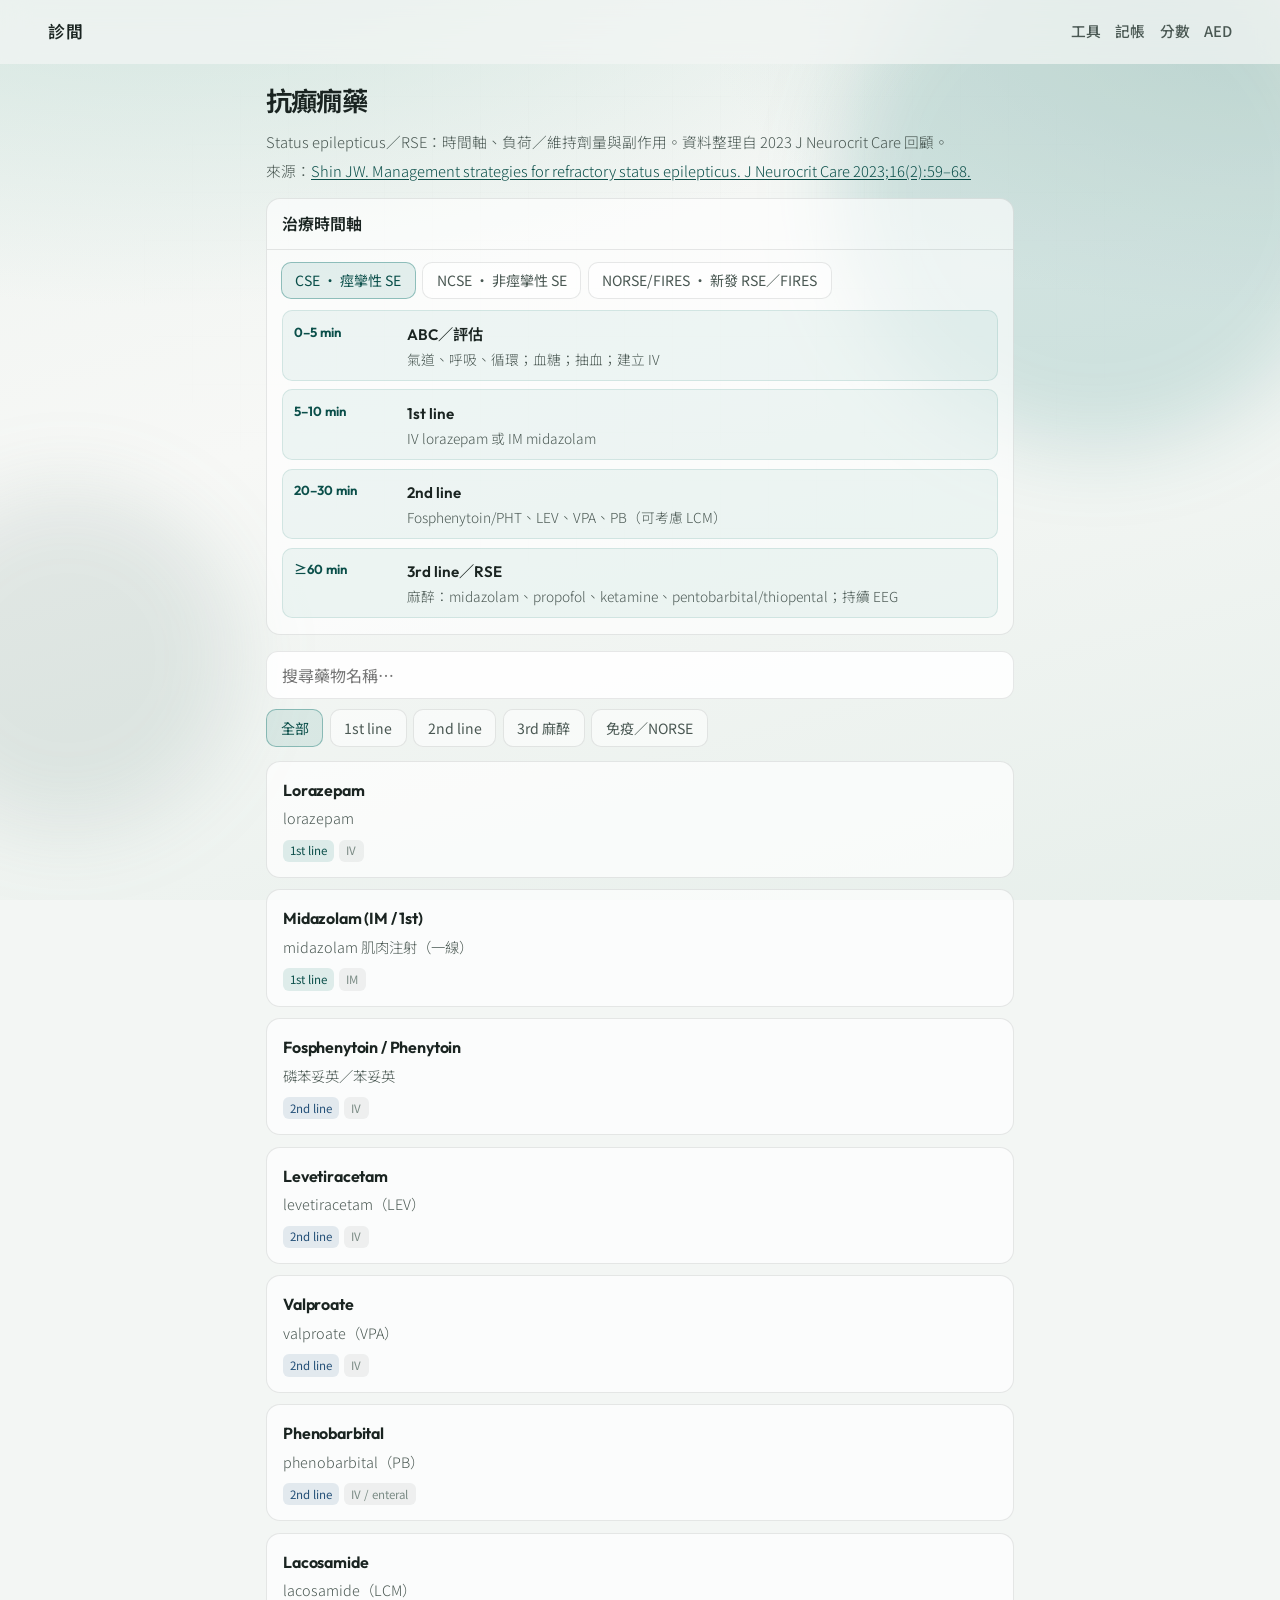
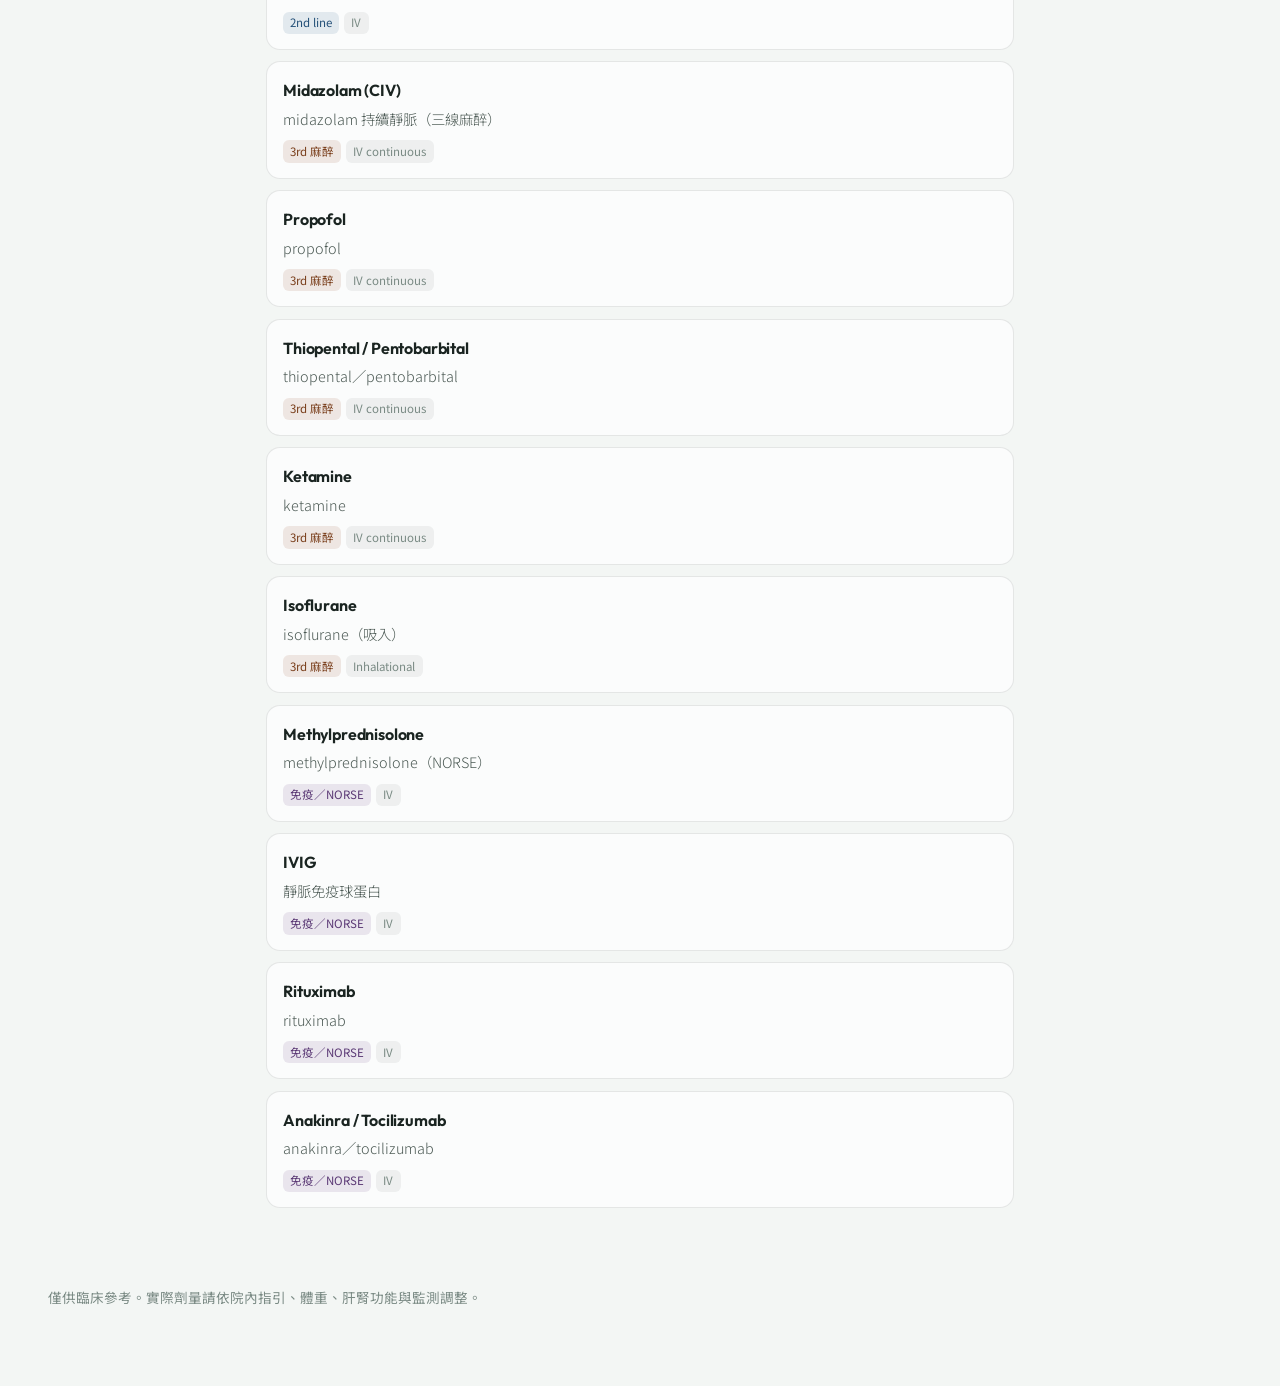
==== tools/aed/index.html @ 4d8f06b1 "Add antiepileptic drug reference for status epilepticus and RSE. Includes CSE/NCSE/NORSE timelines p" ====
<!DOCTYPE html>
<html lang="zh-Hant">
  <head>
    <meta charset="UTF-8" />
    <meta name="viewport" content="width=device-width, initial-scale=1, viewport-fit=cover" />
    <title>抗癲癇藥 · 診間</title>
    <link rel="preconnect" href="https://fonts.googleapis.com" />
    <link rel="preconnect" href="https://fonts.gstatic.com" crossorigin />
    <link
      href="https://fonts.googleapis.com/css2?family=Noto+Sans+TC:wght@300;400;500;600&family=Outfit:wght@400;500;600;700&display=swap"
      rel="stylesheet"
    />
    <link rel="stylesheet" href="../../styles.css" />
    <link rel="stylesheet" href="aed.css?v=20251113a" />
  </head>
  <body class="tool-page">
    <div class="atmosphere" aria-hidden="true">
      <div class="atmosphere__wash"></div>
      <div class="atmosphere__grid"></div>
      <div class="atmosphere__orb atmosphere__orb--a"></div>
      <div class="atmosphere__orb atmosphere__orb--b"></div>
    </div>

    <header class="topbar">
      <a class="topbar__brand" href="../../index.html">診間</a>
      <nav class="topbar__nav" aria-label="主要導覽">
        <a href="../../index.html#tools">工具</a>
        <a href="../surgery-billing/index.html">記帳</a>
        <a href="../scores/index.html">分數</a>
        <a href="./index.html" aria-current="page">AED</a>
      </nav>
    </header>

    <main class="aed">
      <header class="aed__intro">
        <h1>抗癲癇藥</h1>
        <p class="aed__lead">
          Status epilepticus／RSE：時間軸、負荷／維持劑量與副作用。資料整理自 2023 J Neurocrit Care 回顧。
        </p>
        <p class="aed__meta" id="aed-meta"></p>
      </header>

      <section class="panel" aria-labelledby="timeline-title">
        <div class="panel__head">
          <h2 id="timeline-title">治療時間軸</h2>
        </div>
        <div class="timeline-tabs" id="timeline-tabs" role="tablist"></div>
        <ol class="timeline" id="timeline"></ol>
      </section>

      <section class="aed__controls" aria-label="搜尋藥物">
        <label class="search">
          <span class="visually-hidden">搜尋</span>
          <input id="search" type="search" placeholder="搜尋藥物名稱…" autocomplete="off" />
        </label>
        <div class="filters" id="filters" role="group" aria-label="線別"></div>
      </section>

      <ul class="drug-list" id="drug-list"></ul>
    </main>

    <footer class="footer">
      <p id="aed-footer">僅供臨床參考。</p>
    </footer>

    <script src="aed-data.js?v=20251113a"></script>
    <script src="aed.js?v=20251113a"></script>
  </body>
</html>
---- styles.css ----
:root {
  --ink: #1a2421;
  --ink-soft: #4a5853;
  --muted: #7a8a84;
  --line: rgba(26, 36, 33, 0.1);
  --paper: #f3f6f4;
  --surface: rgba(255, 255, 255, 0.62);
  --accent: #0f766e;
  --accent-deep: #0b4f4a;
  --glow: rgba(15, 118, 110, 0.16);
  --radius: 14px;
  --font-display: "Outfit", "Noto Sans TC", sans-serif;
  --font-body: "Noto Sans TC", "Outfit", sans-serif;
  --ease: cubic-bezier(0.22, 1, 0.36, 1);
}

*,
*::before,
*::after {
  box-sizing: border-box;
}

html {
  scroll-behavior: smooth;
}

body {
  margin: 0;
  min-height: 100vh;
  color: var(--ink);
  font-family: var(--font-body);
  font-weight: 400;
  line-height: 1.65;
  background: var(--paper);
  overflow-x: hidden;
}

a {
  color: inherit;
  text-decoration: none;
}

.atmosphere {
  position: fixed;
  inset: 0;
  z-index: -1;
  pointer-events: none;
  overflow: hidden;
}

.atmosphere__wash {
  position: absolute;
  inset: 0;
  background:
    radial-gradient(120% 80% at 12% -10%, rgba(180, 214, 205, 0.55), transparent 55%),
    radial-gradient(90% 70% at 100% 0%, rgba(210, 222, 216, 0.7), transparent 50%),
    linear-gradient(165deg, #eef3f0 0%, #f7f8f6 42%, #e7efeb 100%);
}

.atmosphere__grid {
  position: absolute;
  inset: 0;
  opacity: 0.28;
  background-image:
    linear-gradient(rgba(26, 36, 33, 0.04) 1px, transparent 1px),
    linear-gradient(90deg, rgba(26, 36, 33, 0.04) 1px, transparent 1px);
  background-size: 48px 48px;
  mask-image: radial-gradient(ellipse 70% 60% at 50% 30%, #000 20%, transparent 75%);
}

.atmosphere__orb {
  position: absolute;
  border-radius: 50%;
  filter: blur(40px);
  animation: drift 18s var(--ease) infinite alternate;
}

.atmosphere__orb--a {
  width: 42vw;
  height: 42vw;
  max-width: 520px;
  max-height: 520px;
  top: -8%;
  right: -6%;
  background: var(--glow);
}

.atmosphere__orb--b {
  width: 28vw;
  height: 28vw;
  max-width: 340px;
  max-height: 340px;
  bottom: 8%;
  left: -8%;
  background: rgba(90, 130, 118, 0.14);
  animation-duration: 22s;
  animation-delay: -4s;
}

@keyframes drift {
  from {
    transform: translate3d(0, 0, 0) scale(1);
  }
  to {
    transform: translate3d(-2%, 4%, 0) scale(1.06);
  }
}

.topbar {
  position: sticky;
  top: 0;
  z-index: 20;
  display: flex;
  align-items: center;
  justify-content: space-between;
  padding: 1.1rem clamp(1.25rem, 4vw, 3rem);
  backdrop-filter: blur(14px);
  background: rgba(243, 246, 244, 0.72);
  border-bottom: 1px solid transparent;
  transition: border-color 0.3s var(--ease);
}

.topbar.is-scrolled {
  border-bottom-color: var(--line);
}

.topbar__brand {
  font-family: var(--font-display);
  font-weight: 600;
  letter-spacing: 0.04em;
  font-size: 1.05rem;
}

.topbar__nav {
  display: flex;
  align-items: center;
  gap: 0.9rem;
}

.topbar__nav a {
  color: var(--ink-soft);
  font-size: 0.92rem;
  font-weight: 500;
  transition: color 0.2s ease;
}

.topbar__nav a:hover {
  color: var(--accent-deep);
}

.hero {
  display: grid;
  grid-template-columns: 1.15fr 0.85fr;
  gap: clamp(2rem, 5vw, 4.5rem);
  align-items: end;
  min-height: calc(100svh - 4.2rem);
  padding: clamp(2.5rem, 8vh, 6rem) clamp(1.25rem, 4vw, 3rem)
    clamp(3rem, 8vh, 5rem);
}

.hero__brand {
  margin: 0 0 1.1rem;
  font-family: var(--font-display);
  font-size: clamp(3.2rem, 8vw, 5.6rem);
  font-weight: 700;
  letter-spacing: -0.03em;
  line-height: 0.95;
  color: var(--ink);
  opacity: 0;
  animation: rise 0.9s var(--ease) 0.05s forwards;
}

.hero h1 {
  margin: 0;
  max-width: 11ch;
  font-family: var(--font-display);
  font-size: clamp(1.55rem, 3.2vw, 2.25rem);
  font-weight: 500;
  letter-spacing: -0.02em;
  line-height: 1.25;
  color: var(--ink);
  opacity: 0;
  animation: rise 0.9s var(--ease) 0.16s forwards;
}

.hero__lead {
  margin: 1.15rem 0 0;
  max-width: 28rem;
  color: var(--ink-soft);
  font-size: 1.02rem;
  font-weight: 300;
  opacity: 0;
  animation: rise 0.9s var(--ease) 0.28s forwards;
}

.hero__actions {
  margin-top: 2rem;
  opacity: 0;
  animation: rise 0.9s var(--ease) 0.4s forwards;
}

.btn {
  display: inline-flex;
  align-items: center;
  justify-content: center;
  min-height: 2.75rem;
  padding: 0 1.25rem;
  border-radius: 10px;
  font-family: var(--font-display);
  font-size: 0.95rem;
  font-weight: 500;
  letter-spacing: 0.01em;
  transition:
    transform 0.25s var(--ease),
    background 0.25s ease,
    color 0.25s ease;
}

.btn--primary {
  background: var(--ink);
  color: #f5f8f6;
}

.btn--primary:hover {
  background: var(--accent-deep);
  transform: translateY(-1px);
}

.hero__visual {
  opacity: 0;
  animation: rise 1s var(--ease) 0.35s forwards;
}

.pulse-panel {
  position: relative;
  min-height: 280px;
  padding: 1.5rem;
  border: 1px solid var(--line);
  border-radius: calc(var(--radius) + 4px);
  background: var(--surface);
  backdrop-filter: blur(10px);
  display: flex;
  flex-direction: column;
  justify-content: space-between;
  overflow: hidden;
}

.pulse-panel::before {
  content: "";
  position: absolute;
  inset: auto -20% -40% 20%;
  height: 70%;
  background: radial-gradient(circle, var(--glow), transparent 65%);
  pointer-events: none;
}

.pulse-panel__wave {
  width: 100%;
  height: 140px;
  color: var(--accent);
}

.pulse-panel__path {
  stroke-dasharray: 520;
  stroke-dashoffset: 520;
  animation: draw-wave 2.2s var(--ease) 0.6s forwards;
}

.pulse-panel__meta {
  display: flex;
  align-items: center;
  gap: 0.65rem;
  color: var(--muted);
  font-family: var(--font-display);
  font-size: 0.82rem;
  letter-spacing: 0.08em;
  text-transform: uppercase;
}

.pulse-panel__dot {
  width: 6px;
  height: 6px;
  border-radius: 50%;
  background: var(--accent);
  box-shadow: 0 0 0 0 rgba(15, 118, 110, 0.35);
  animation: pulse-dot 2.4s ease-out infinite;
}

@keyframes draw-wave {
  to {
    stroke-dashoffset: 0;
  }
}

@keyframes pulse-dot {
  0% {
    box-shadow: 0 0 0 0 rgba(15, 118, 110, 0.35);
  }
  70% {
    box-shadow: 0 0 0 10px rgba(15, 118, 110, 0);
  }
  100% {
    box-shadow: 0 0 0 0 rgba(15, 118, 110, 0);
  }
}

@keyframes rise {
  from {
    opacity: 0;
    transform: translateY(16px);
  }
  to {
    opacity: 1;
    transform: translateY(0);
  }
}

.tools {
  padding: 0 clamp(1.25rem, 4vw, 3rem) clamp(4rem, 10vh, 6.5rem);
}

.tools__head {
  max-width: 36rem;
  margin-bottom: 2rem;
  padding-top: 1rem;
  border-top: 1px solid var(--line);
}

.tools__head h2 {
  margin: 1.5rem 0 0.4rem;
  font-family: var(--font-display);
  font-size: 1.35rem;
  font-weight: 600;
  letter-spacing: -0.02em;
}

.tools__head p {
  margin: 0;
  color: var(--ink-soft);
  font-weight: 300;
}

.tool-list {
  list-style: none;
  margin: 0;
  padding: 0;
  display: grid;
  gap: 0.75rem;
}

.tool-link {
  display: grid;
  grid-template-columns: 1fr auto;
  gap: 0.35rem 1rem;
  align-items: center;
  padding: 1.15rem 1.2rem;
  border: 1px solid var(--line);
  border-radius: var(--radius);
  background: rgba(255, 255, 255, 0.55);
  transition:
    border-color 0.25s ease,
    background 0.25s ease,
    transform 0.25s var(--ease);
}

.tool-link:hover {
  border-color: rgba(15, 118, 110, 0.35);
  background: rgba(255, 255, 255, 0.85);
  transform: translateY(-1px);
}

.tool-link__name {
  font-family: var(--font-display);
  font-weight: 550;
  font-size: 1.05rem;
  letter-spacing: -0.01em;
}

.tool-link__desc {
  grid-column: 1 / -1;
  color: var(--ink-soft);
  font-size: 0.92rem;
  font-weight: 300;
}

.tool-link__arrow {
  color: var(--muted);
  font-family: var(--font-display);
  font-size: 1.1rem;
}

.empty {
  padding: 2.5rem 1.25rem;
  border: 1px dashed rgba(26, 36, 33, 0.18);
  border-radius: var(--radius);
  text-align: center;
  background: rgba(255, 255, 255, 0.35);
}

.empty__label {
  margin: 0;
  font-family: var(--font-display);
  font-weight: 500;
  letter-spacing: -0.01em;
}

.empty__hint {
  margin: 0.45rem 0 0;
  color: var(--muted);
  font-size: 0.92rem;
  font-weight: 300;
}

.footer {
  padding: 1.5rem clamp(1.25rem, 4vw, 3rem) 2.5rem;
  color: var(--muted);
  font-size: 0.85rem;
}

@media (max-width: 860px) {
  .hero {
    grid-template-columns: 1fr;
    align-items: start;
    min-height: auto;
    padding-top: 2.25rem;
  }

  .hero h1 {
    max-width: 14ch;
  }

  .pulse-panel {
    min-height: 220px;
  }
}

@media (prefers-reduced-motion: reduce) {
  *,
  *::before,
  *::after {
    animation: none !important;
    transition: none !important;
  }

  .hero__brand,
  .hero h1,
  .hero__lead,
  .hero__actions,
  .hero__visual,
  .pulse-panel__path {
    opacity: 1;
    transform: none;
    stroke-dashoffset: 0;
  }
}
---- tools/aed/aed.css ----
.tool-page {
  padding-bottom: calc(1.5rem + env(safe-area-inset-bottom, 0px));
}

.aed {
  padding: 1rem 1rem 2.5rem;
  max-width: 780px;
  margin: 0 auto;
}

.aed__intro h1 {
  margin: 0;
  font-family: var(--font-display);
  font-size: 1.65rem;
  font-weight: 650;
  letter-spacing: -0.03em;
}

.aed__lead,
.aed__meta {
  margin: 0.45rem 0 0;
  color: var(--ink-soft);
  font-weight: 300;
  font-size: 0.92rem;
  line-height: 1.5;
}

.aed__meta a {
  color: var(--accent-deep);
  text-decoration: underline;
  text-underline-offset: 2px;
}

.panel {
  margin-top: 1rem;
  border: 1px solid var(--line);
  border-radius: 14px;
  background: rgba(255, 255, 255, 0.62);
  overflow: hidden;
}

.panel__head {
  padding: 0.75rem 0.95rem;
  border-bottom: 1px solid var(--line);
}

.panel__head h2 {
  margin: 0;
  font-family: var(--font-display);
  font-size: 1rem;
  font-weight: 600;
}

.timeline-tabs {
  display: flex;
  gap: 0.4rem;
  padding: 0.7rem 0.85rem 0;
  overflow-x: auto;
  scrollbar-width: none;
}

.timeline-tabs::-webkit-scrollbar {
  display: none;
}

.timeline {
  list-style: none;
  margin: 0;
  padding: 0.7rem 0.95rem 1rem;
  display: grid;
  gap: 0.55rem;
}

.timeline li {
  display: grid;
  grid-template-columns: 5.2rem 1fr;
  gap: 0.55rem;
  padding: 0.65rem 0.7rem;
  border-radius: 10px;
  background: rgba(15, 118, 110, 0.06);
  border: 1px solid rgba(15, 118, 110, 0.12);
}

.timeline__t {
  font-family: var(--font-display);
  font-weight: 650;
  font-size: 0.82rem;
  color: var(--accent-deep);
}

.timeline__title {
  font-family: var(--font-display);
  font-weight: 600;
  font-size: 0.95rem;
}

.timeline__detail {
  margin: 0.2rem 0 0;
  color: var(--ink-soft);
  font-size: 0.86rem;
  font-weight: 300;
  line-height: 1.4;
}

.aed__controls {
  margin-top: 1rem;
  display: grid;
  gap: 0.65rem;
}

.search input {
  width: 100%;
  min-height: 3rem;
  padding: 0 0.95rem;
  border: 1px solid var(--line);
  border-radius: 12px;
  background: rgba(255, 255, 255, 0.88);
  color: var(--ink);
  font: inherit;
  font-size: 1rem;
  outline: none;
  -webkit-appearance: none;
}

.filters {
  display: flex;
  gap: 0.4rem;
  overflow-x: auto;
  scrollbar-width: none;
}

.filters::-webkit-scrollbar {
  display: none;
}

.chip {
  flex: 0 0 auto;
  min-height: 2.35rem;
  padding: 0 0.85rem;
  border: 1px solid var(--line);
  border-radius: 10px;
  background: rgba(255, 255, 255, 0.55);
  color: var(--ink-soft);
  font: inherit;
  font-size: 0.88rem;
  cursor: pointer;
  -webkit-tap-highlight-color: transparent;
}

.chip.is-on {
  border-color: rgba(15, 118, 110, 0.4);
  background: rgba(15, 118, 110, 0.1);
  color: var(--accent-deep);
}

.drug-list {
  list-style: none;
  margin: 0.85rem 0 0;
  padding: 0;
  display: grid;
  gap: 0.7rem;
}

.drug {
  border: 1px solid var(--line);
  border-radius: 14px;
  background: rgba(255, 255, 255, 0.68);
  overflow: hidden;
}

.drug__head {
  width: 100%;
  display: grid;
  gap: 0.2rem;
  text-align: left;
  padding: 0.95rem 1rem;
  border: 0;
  background: transparent;
  color: inherit;
  font: inherit;
  cursor: pointer;
  -webkit-tap-highlight-color: transparent;
}

.drug__name {
  font-family: var(--font-display);
  font-weight: 650;
  letter-spacing: -0.01em;
}

.drug__zh {
  color: var(--ink-soft);
  font-size: 0.9rem;
  font-weight: 300;
}

.drug__tags {
  display: flex;
  flex-wrap: wrap;
  gap: 0.3rem;
  margin-top: 0.4rem;
}

.tag {
  display: inline-flex;
  padding: 0.1rem 0.45rem;
  border-radius: 6px;
  background: rgba(26, 36, 33, 0.06);
  color: var(--muted);
  font-size: 0.72rem;
}

.tag--1st {
  background: rgba(15, 118, 110, 0.12);
  color: var(--accent-deep);
}

.tag--2nd {
  background: rgba(40, 90, 140, 0.12);
  color: #245078;
}

.tag--3rd {
  background: rgba(140, 70, 40, 0.12);
  color: #7a3f1c;
}

.tag--immune {
  background: rgba(100, 60, 130, 0.12);
  color: #5a3874;
}

.drug__body {
  display: none;
  padding: 0 1rem 1rem;
  border-top: 1px solid var(--line);
}

.drug.is-open .drug__body {
  display: grid;
  gap: 0.65rem;
  padding-top: 0.85rem;
}

.row {
  display: grid;
  gap: 0.15rem;
}

.row__k {
  font-family: var(--font-display);
  font-size: 0.78rem;
  font-weight: 600;
  letter-spacing: 0.04em;
  text-transform: uppercase;
  color: var(--muted);
}

.row__v {
  color: var(--ink);
  font-size: 0.92rem;
  font-weight: 300;
  line-height: 1.45;
}

.row--side .row__v {
  color: #8a3a30;
}

.visually-hidden {
  position: absolute;
  width: 1px;
  height: 1px;
  padding: 0;
  margin: -1px;
  overflow: hidden;
  clip: rect(0, 0, 0, 0);
  border: 0;
}

@media (min-width: 720px) {
  .timeline li {
    grid-template-columns: 6.5rem 1fr;
  }
}
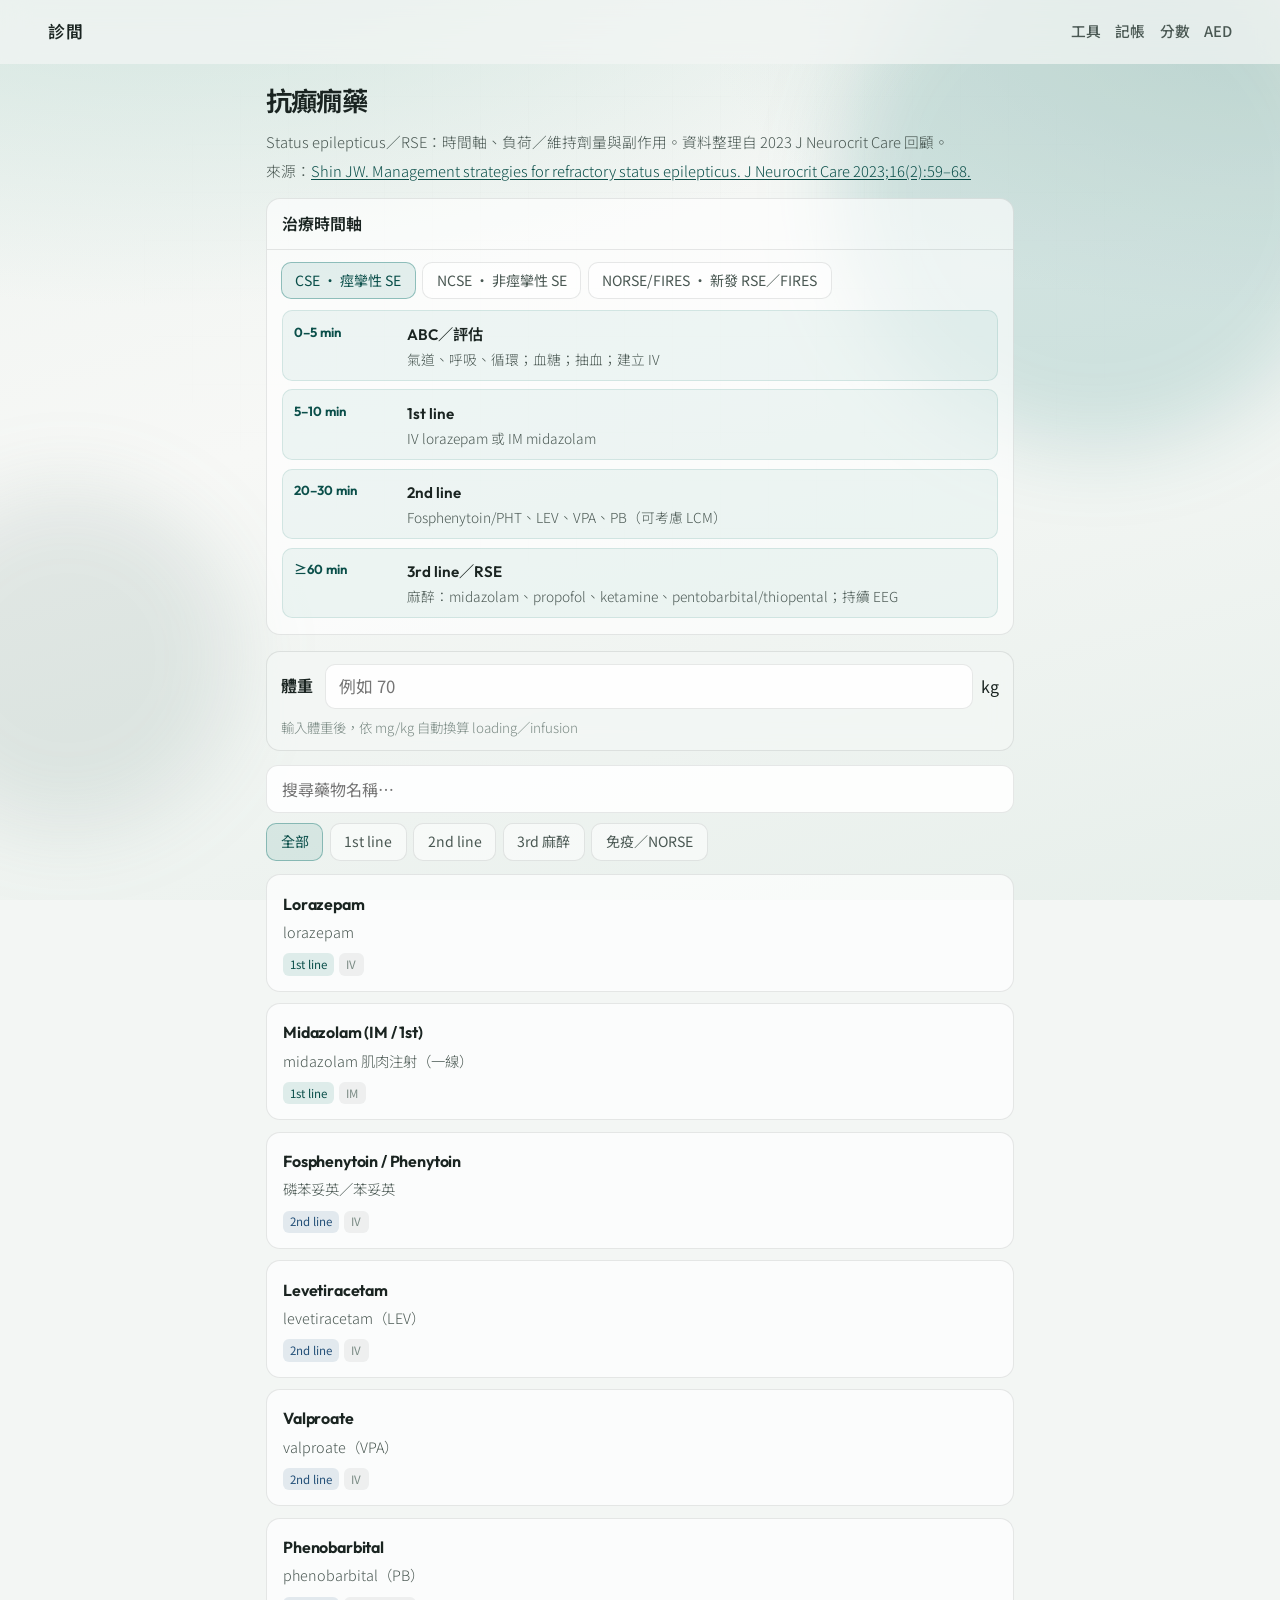
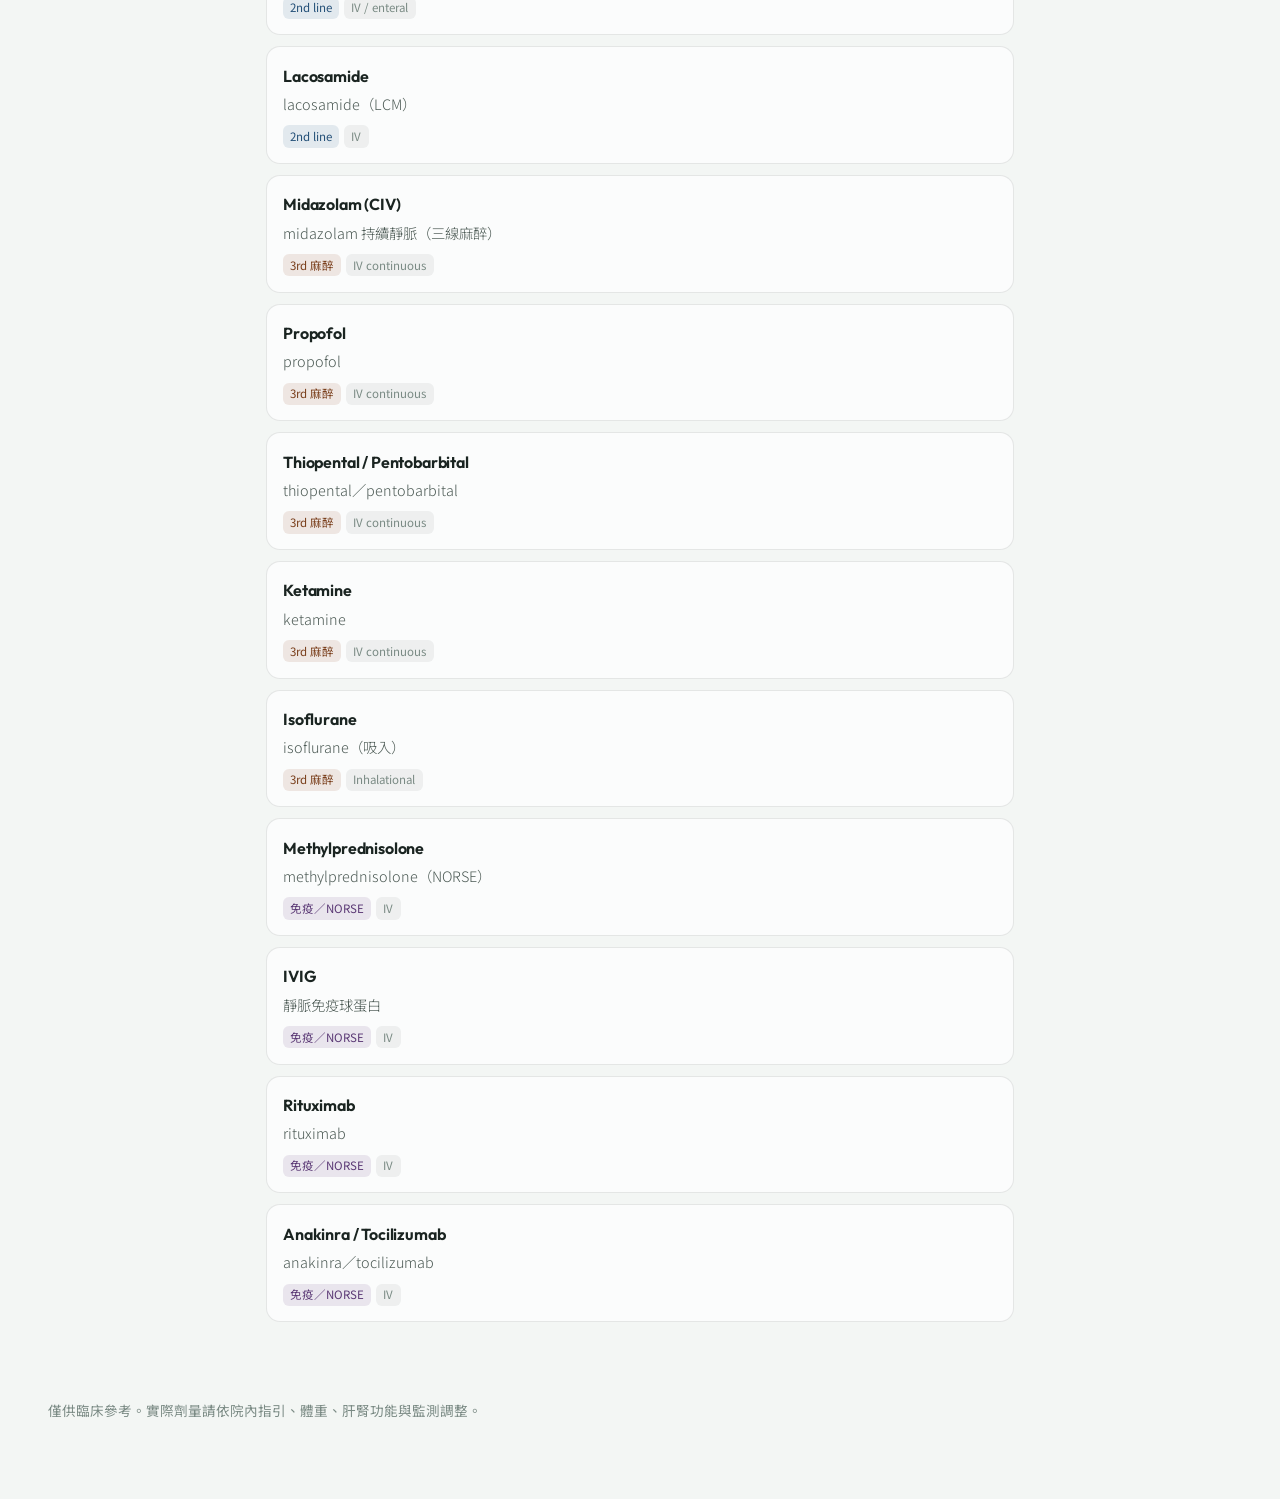
==== commit bc756d72: "Add weight-based dose calculator to the AED reference page. Computes loading and infusion amounts fr" ====
--- a/tools/aed/index.html
+++ b/tools/aed/index.html
@@ -11,7 +11,7 @@
       rel="stylesheet"
     />
     <link rel="stylesheet" href="../../styles.css" />
-    <link rel="stylesheet" href="aed.css?v=20251113a" />
+    <link rel="stylesheet" href="aed.css?v=20251113b" />
   </head>
   <body class="tool-page">
     <div class="atmosphere" aria-hidden="true">
@@ -48,6 +48,17 @@
         <ol class="timeline" id="timeline"></ol>
       </section>
 
+      <section class="weight-bar" aria-label="體重">
+        <label class="weight-field">
+          <span class="weight-field__label">體重</span>
+          <span class="weight-field__input">
+            <input id="weight" type="number" inputmode="decimal" min="1" max="300" step="0.1" placeholder="例如 70" />
+            <span>kg</span>
+          </span>
+        </label>
+        <p class="weight-hint" id="weight-hint">輸入體重後，依 mg/kg 自動換算 loading／infusion</p>
+      </section>
+
       <section class="aed__controls" aria-label="搜尋藥物">
         <label class="search">
           <span class="visually-hidden">搜尋</span>
@@ -63,7 +74,7 @@
       <p id="aed-footer">僅供臨床參考。</p>
     </footer>
 
-    <script src="aed-data.js?v=20251113a"></script>
-    <script src="aed.js?v=20251113a"></script>
+    <script src="aed-data.js?v=20251113b"></script>
+    <script src="aed.js?v=20251113b"></script>
   </body>
 </html>
--- a/tools/aed/aed.css
+++ b/tools/aed/aed.css
@@ -102,10 +102,104 @@
   line-height: 1.4;
 }
 
+.weight-bar {
+  position: sticky;
+  top: 3.4rem;
+  z-index: 12;
+  margin-top: 1rem;
+  padding: 0.75rem 0.9rem;
+  border: 1px solid var(--line);
+  border-radius: 14px;
+  background: rgba(243, 246, 244, 0.94);
+  backdrop-filter: blur(12px);
+}
+
+.weight-field {
+  display: grid;
+  grid-template-columns: auto 1fr;
+  gap: 0.75rem;
+  align-items: center;
+}
+
+.weight-field__label {
+  font-family: var(--font-display);
+  font-weight: 650;
+}
+
+.weight-field__input {
+  display: grid;
+  grid-template-columns: 1fr auto;
+  gap: 0.45rem;
+  align-items: center;
+}
+
+.weight-field__input input {
+  width: 100%;
+  min-height: 2.8rem;
+  padding: 0 0.8rem;
+  border: 1px solid var(--line);
+  border-radius: 10px;
+  background: rgba(255, 255, 255, 0.92);
+  color: var(--ink);
+  font: inherit;
+  font-size: 1.05rem;
+}
+
+.weight-hint {
+  margin: 0.45rem 0 0;
+  color: var(--muted);
+  font-size: 0.84rem;
+  font-weight: 300;
+}
+
 .aed__controls {
-  margin-top: 1rem;
+  margin-top: 0.85rem;
   display: grid;
   gap: 0.65rem;
+}
+
+.dose-panel {
+  display: grid;
+  gap: 0.55rem;
+  padding: 0.75rem;
+  border-radius: 12px;
+  background: rgba(15, 118, 110, 0.08);
+  border: 1px solid rgba(15, 118, 110, 0.16);
+}
+
+.calc-block__title {
+  font-family: var(--font-display);
+  font-size: 0.78rem;
+  font-weight: 650;
+  letter-spacing: 0.04em;
+  text-transform: uppercase;
+  color: var(--accent-deep);
+  margin-bottom: 0.35rem;
+}
+
+.calc-row + .calc-row {
+  margin-top: 0.45rem;
+  padding-top: 0.45rem;
+  border-top: 1px solid rgba(15, 118, 110, 0.12);
+}
+
+.calc-row__label {
+  color: var(--muted);
+  font-size: 0.78rem;
+}
+
+.calc-row__value {
+  font-family: var(--font-display);
+  font-size: 1.15rem;
+  font-weight: 700;
+  letter-spacing: -0.02em;
+  color: var(--ink);
+}
+
+.calc-row__detail {
+  color: var(--ink-soft);
+  font-size: 0.82rem;
+  font-weight: 300;
 }
 
 .search input {
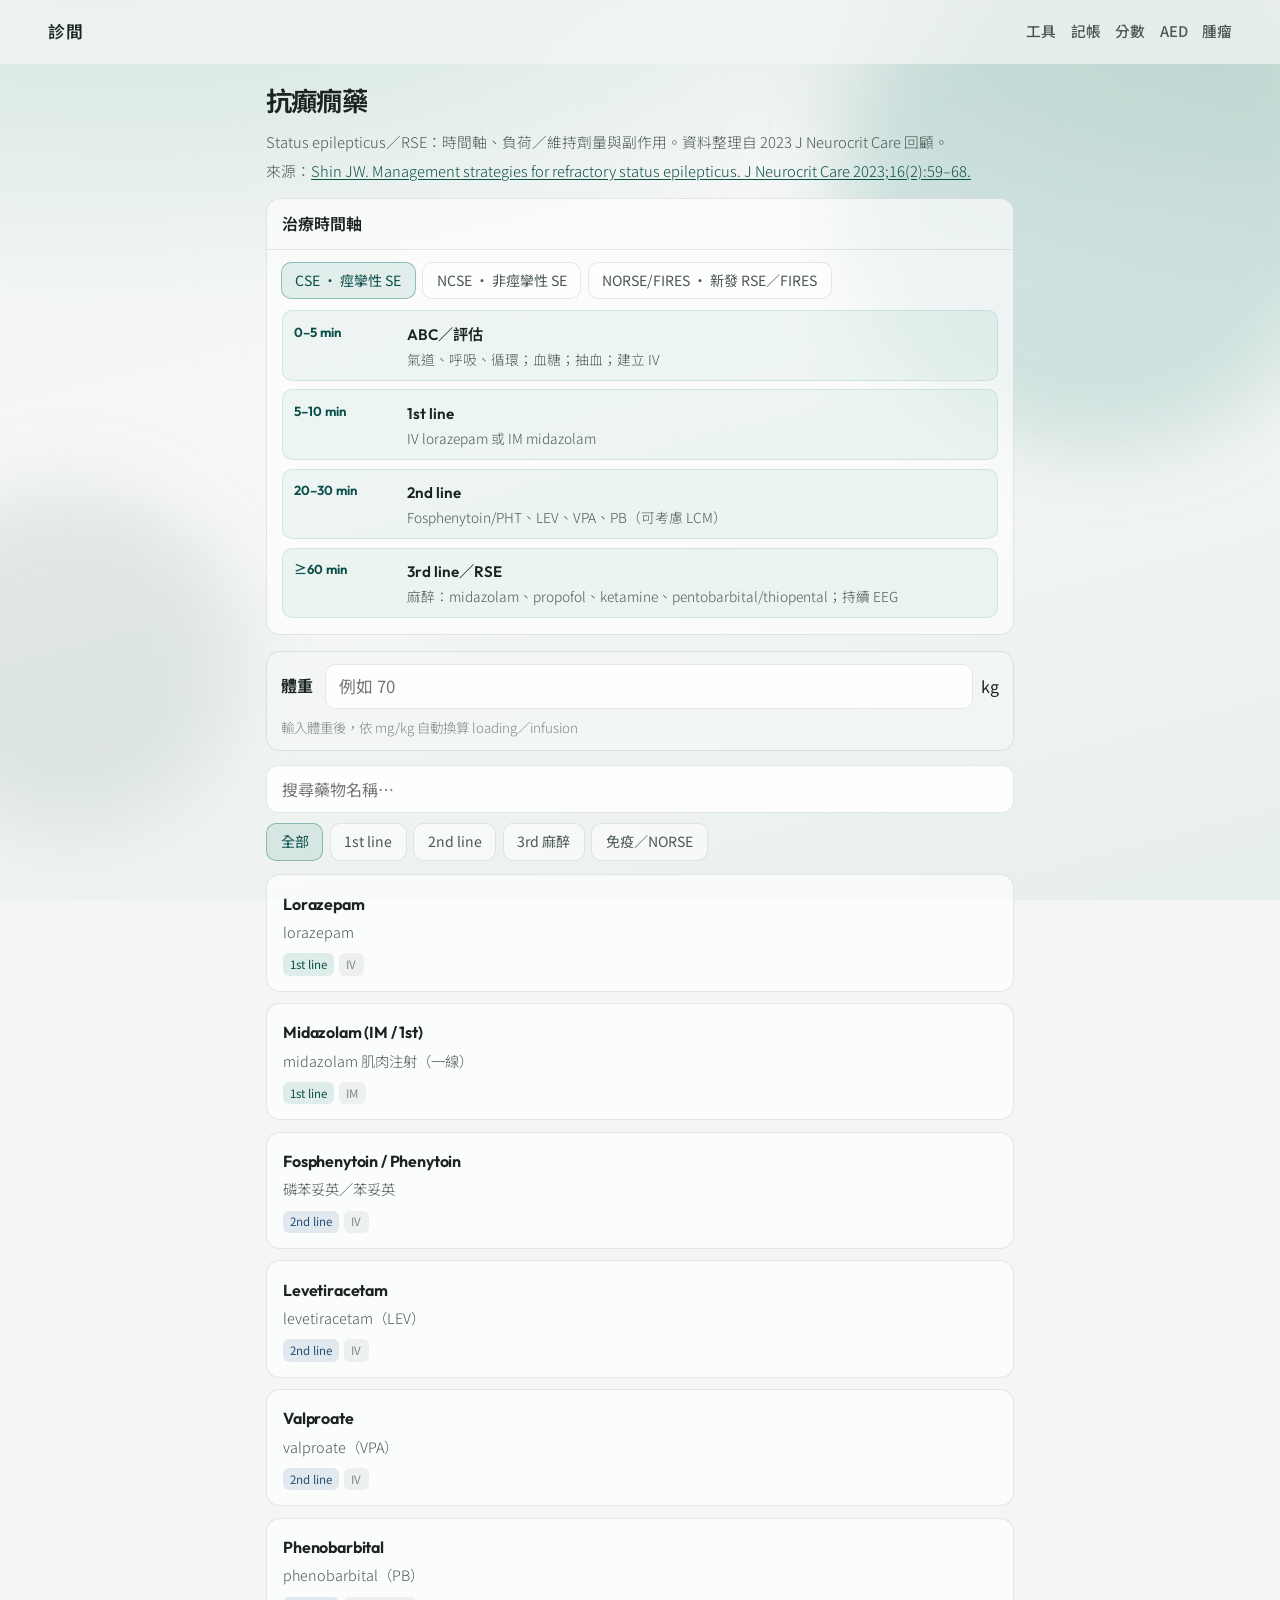
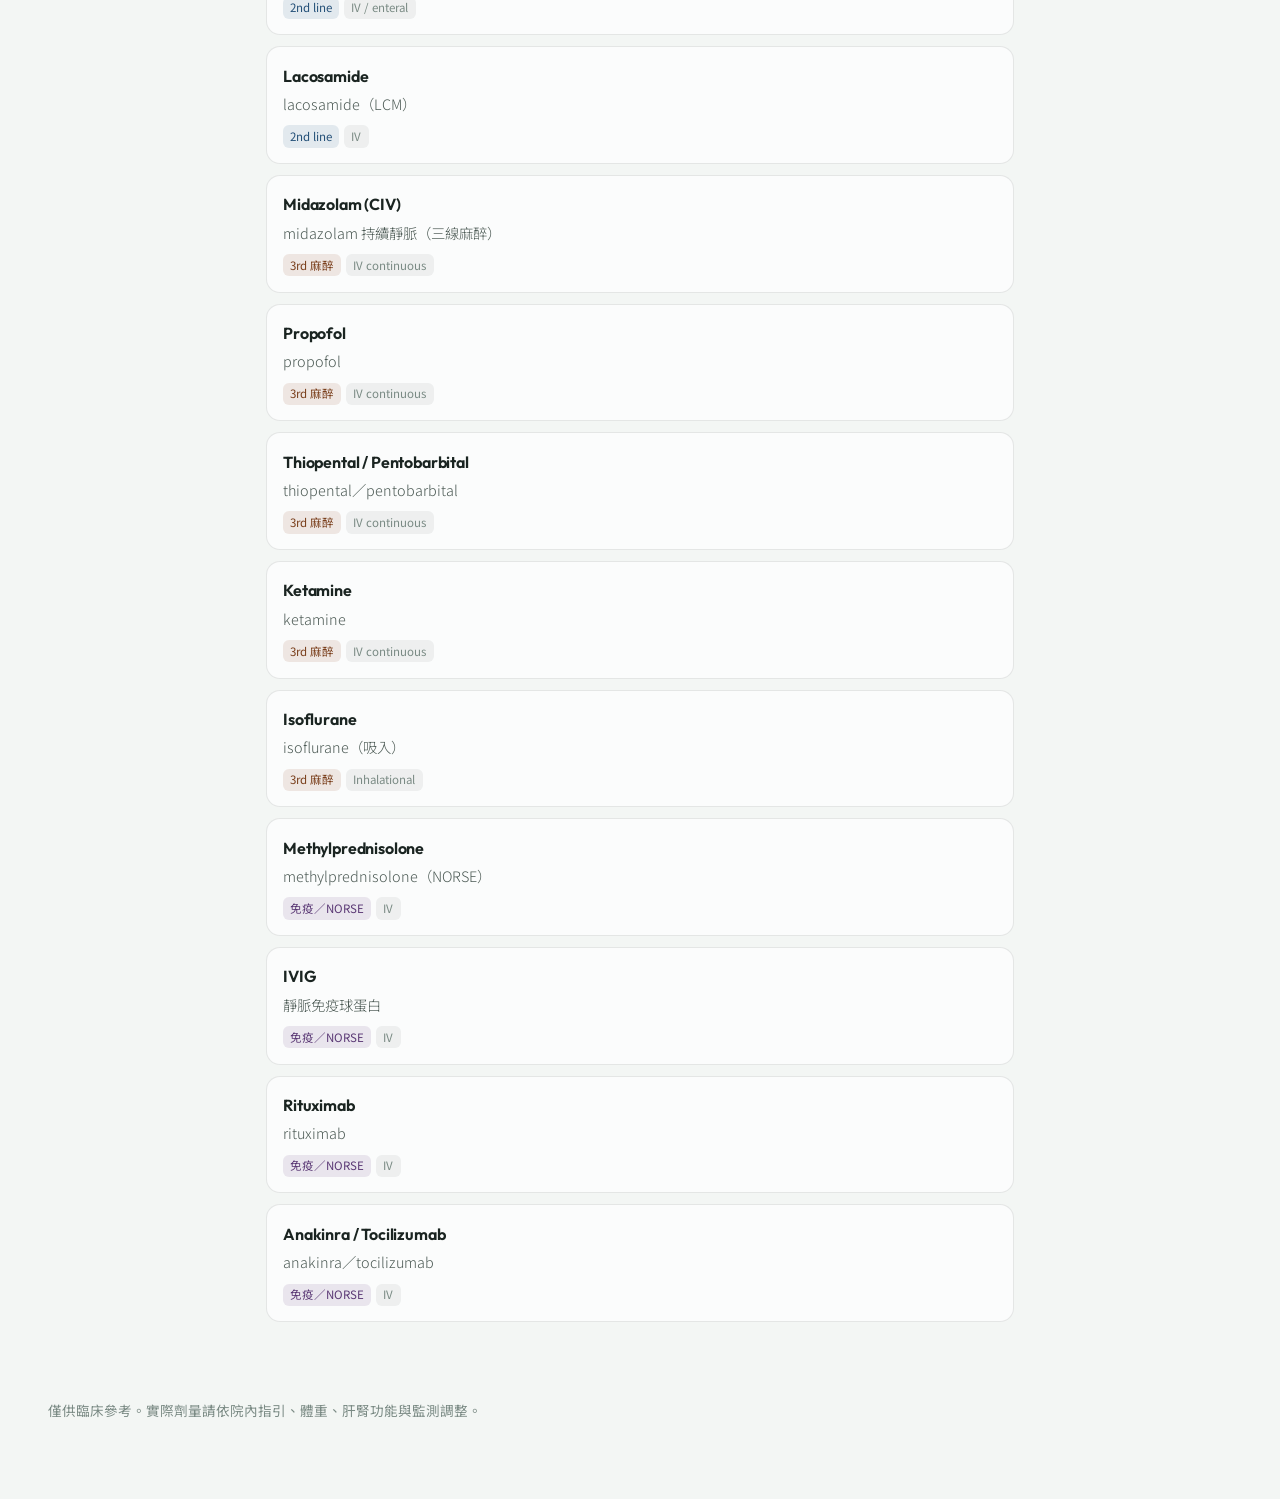
==== commit 8ef2763c: "Add WHO CNS5 brain tumor classification reference page. Includes searchable tumor types, molecular m" ====
--- a/tools/aed/index.html
+++ b/tools/aed/index.html
@@ -28,6 +28,7 @@
         <a href="../surgery-billing/index.html">記帳</a>
         <a href="../scores/index.html">分數</a>
         <a href="./index.html" aria-current="page">AED</a>
+        <a href="../brain-tumor/index.html">腫瘤</a>
       </nav>
     </header>
 
--- a/styles.css
+++ b/styles.css
@@ -20,6 +20,18 @@
   box-sizing: border-box;
 }
 
+.visually-hidden {
+  position: absolute;
+  width: 1px;
+  height: 1px;
+  padding: 0;
+  margin: -1px;
+  overflow: hidden;
+  clip: rect(0, 0, 0, 0);
+  white-space: nowrap;
+  border: 0;
+}
+
 html {
   scroll-behavior: smooth;
 }
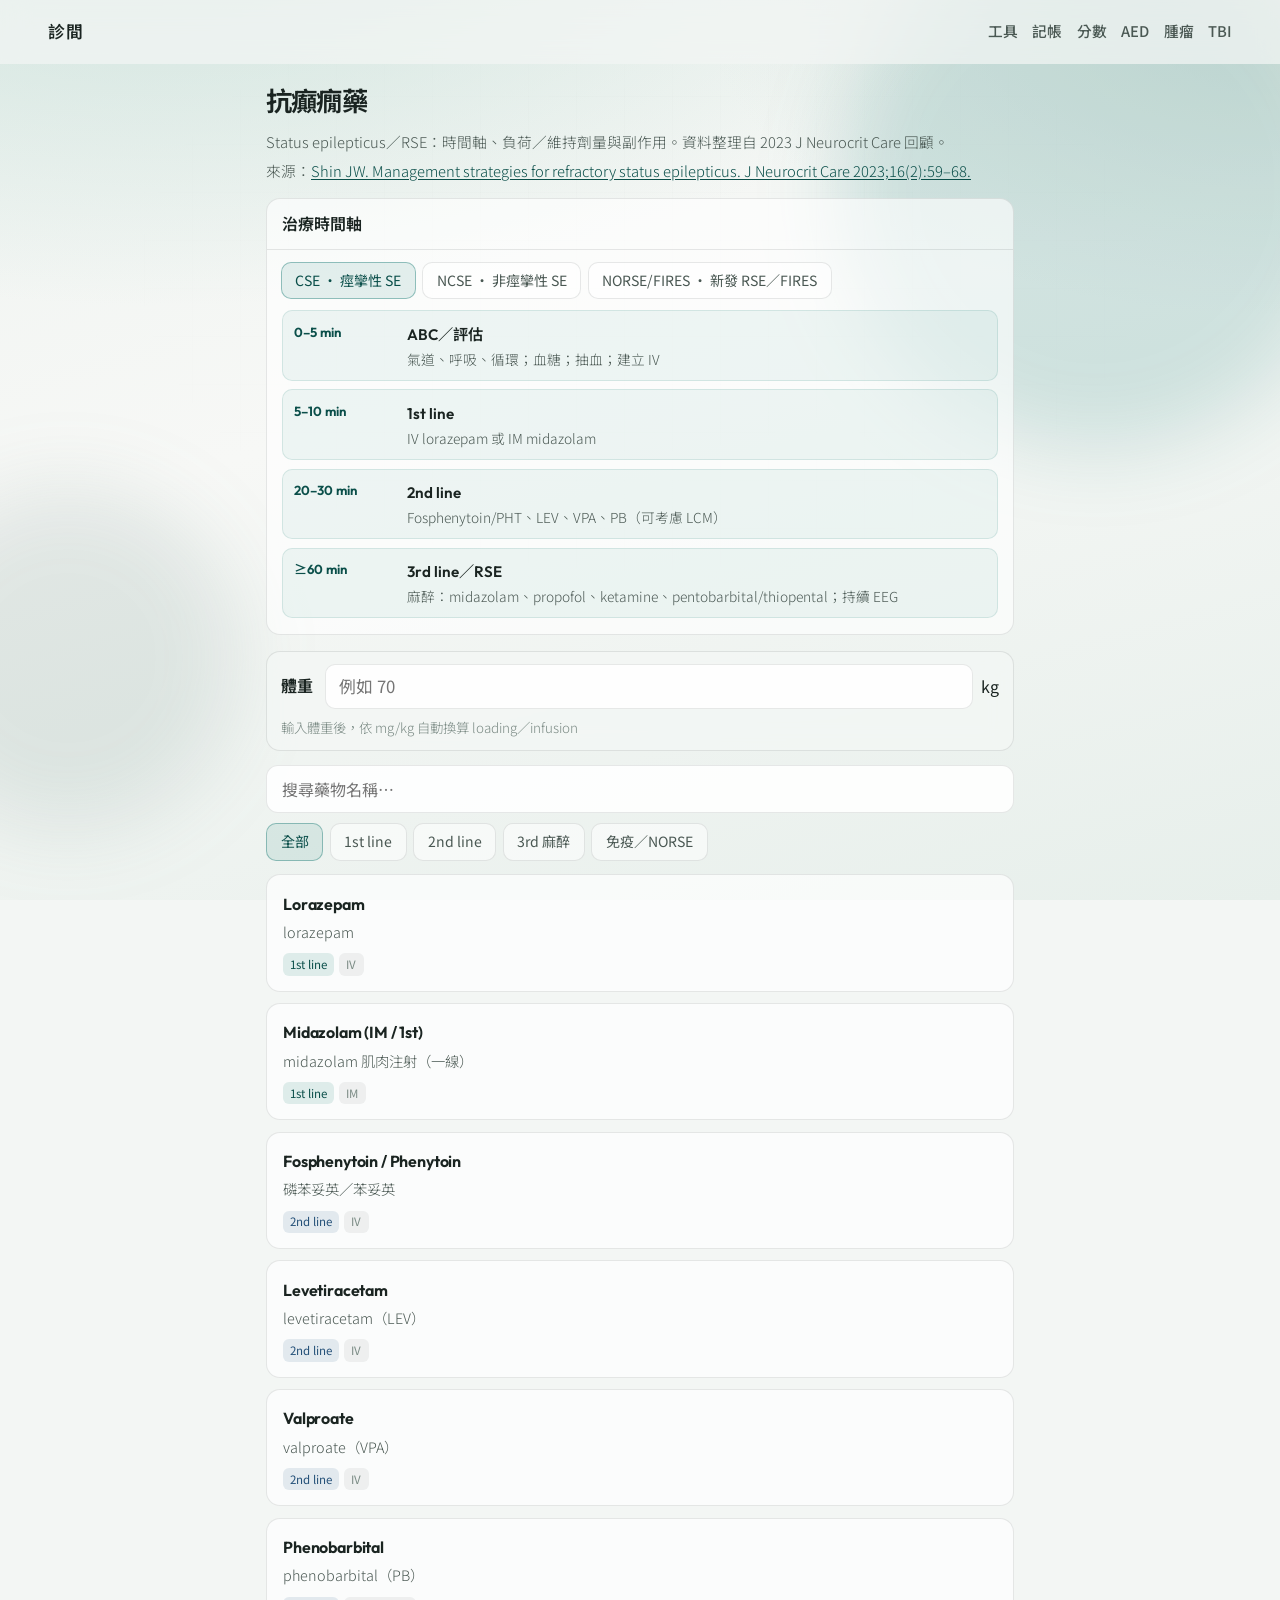
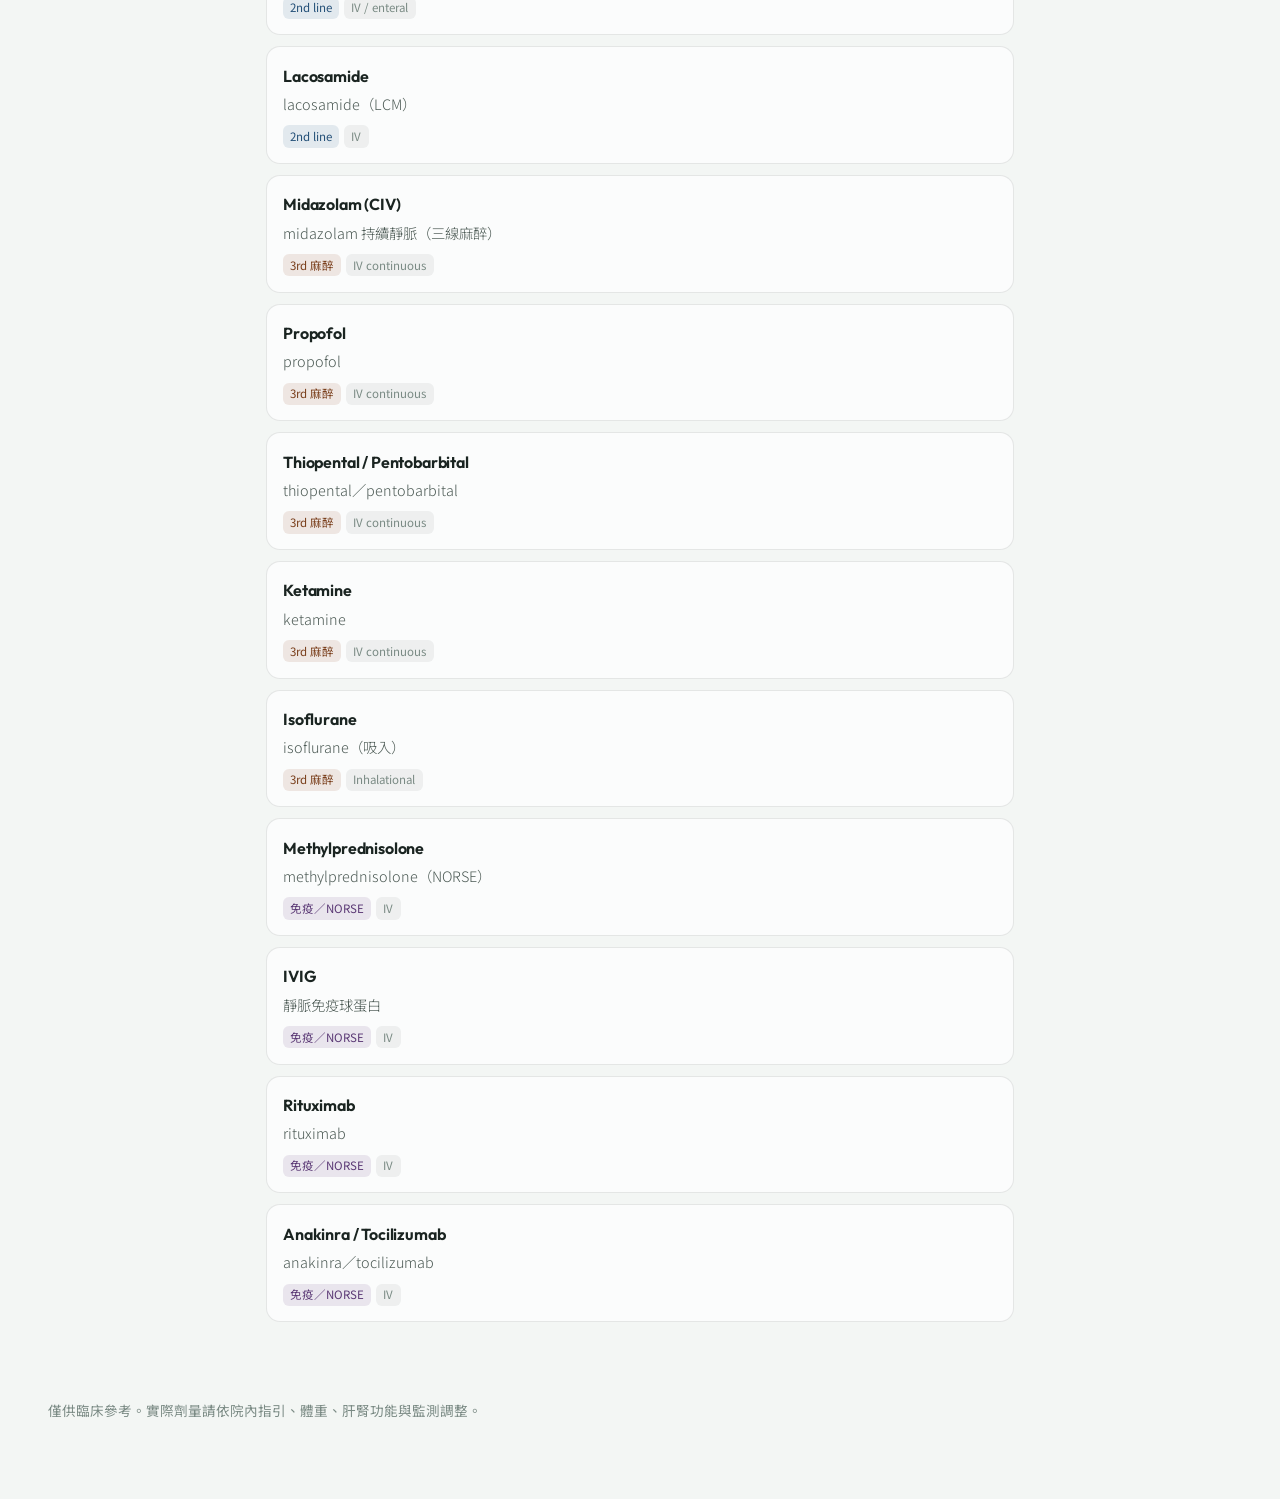
==== commit 6b4ed18f: "Add BTF TBI guidelines reference page. Summarizes current Coma Guidelines with thresholds, searchabl" ====
--- a/tools/aed/index.html
+++ b/tools/aed/index.html
@@ -29,6 +29,7 @@
         <a href="../scores/index.html">分數</a>
         <a href="./index.html" aria-current="page">AED</a>
         <a href="../brain-tumor/index.html">腫瘤</a>
+        <a href="../tbi/index.html">TBI</a>
       </nav>
     </header>
 
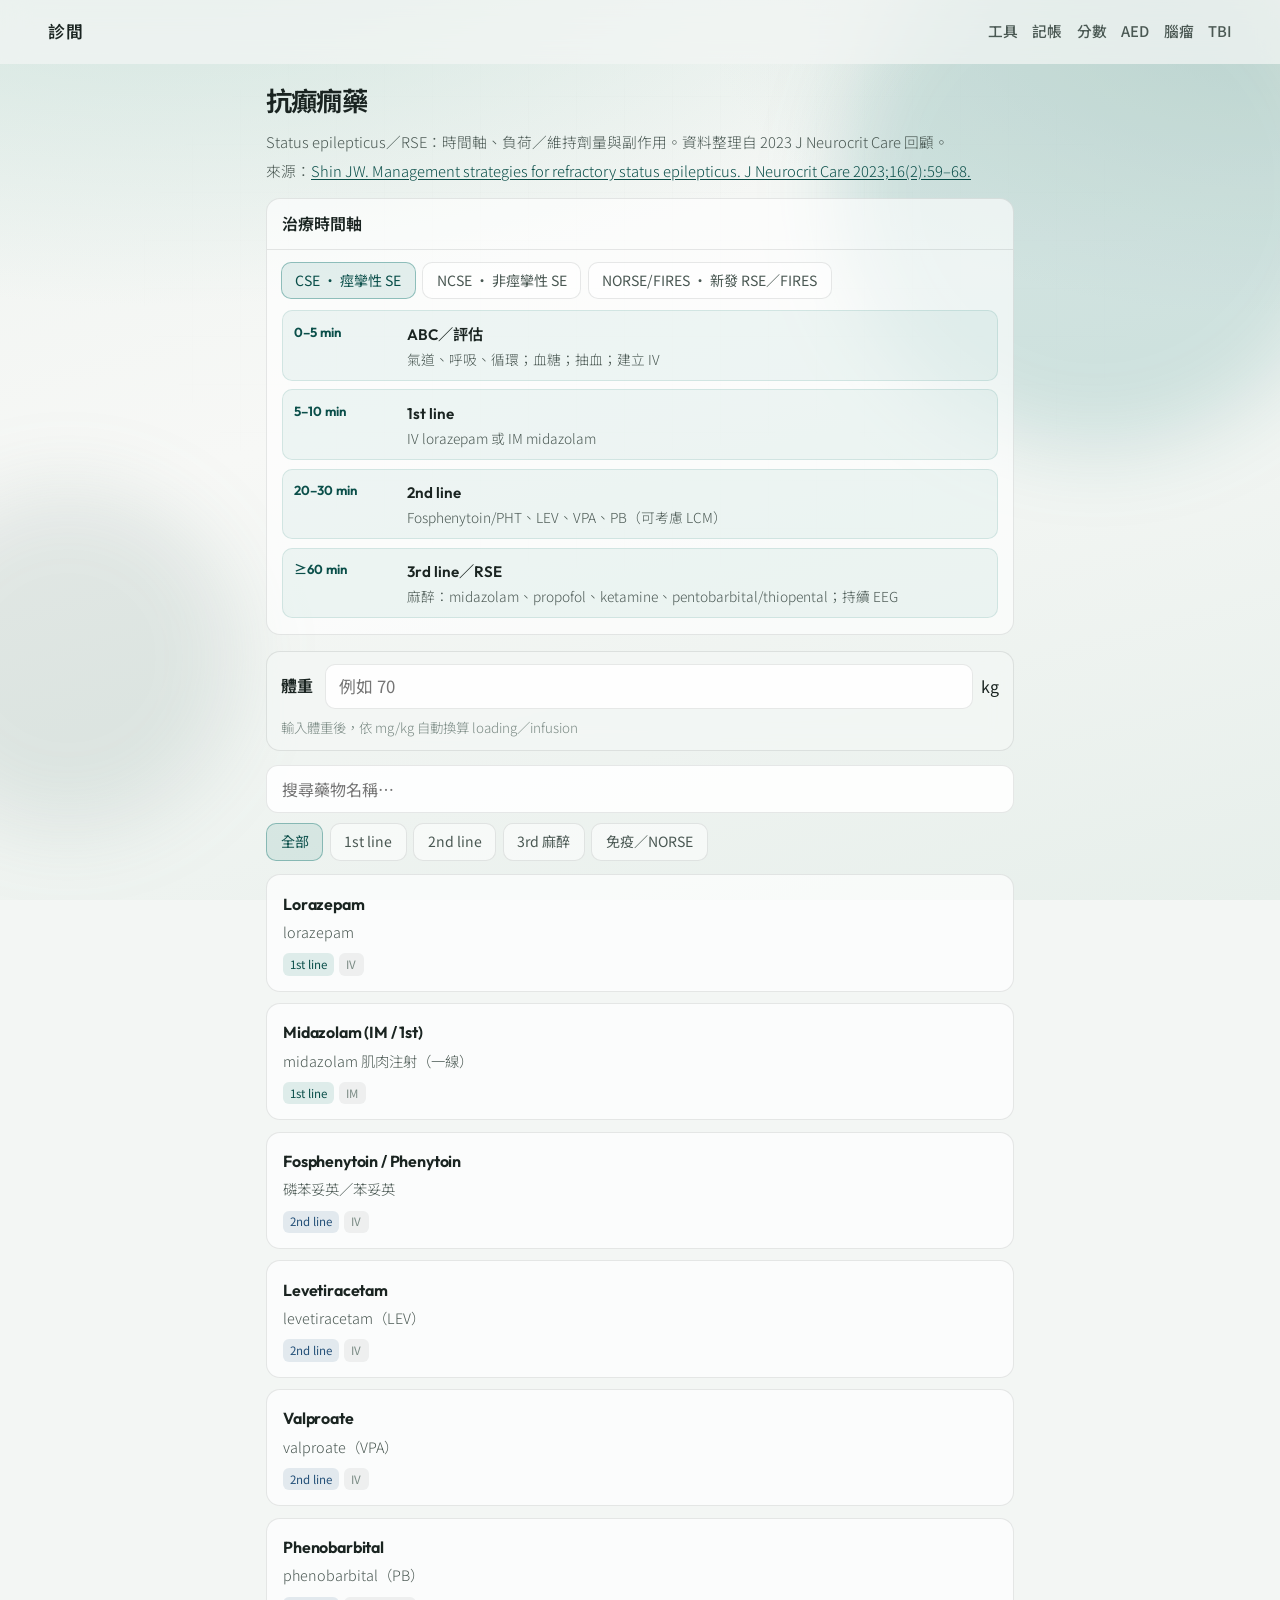
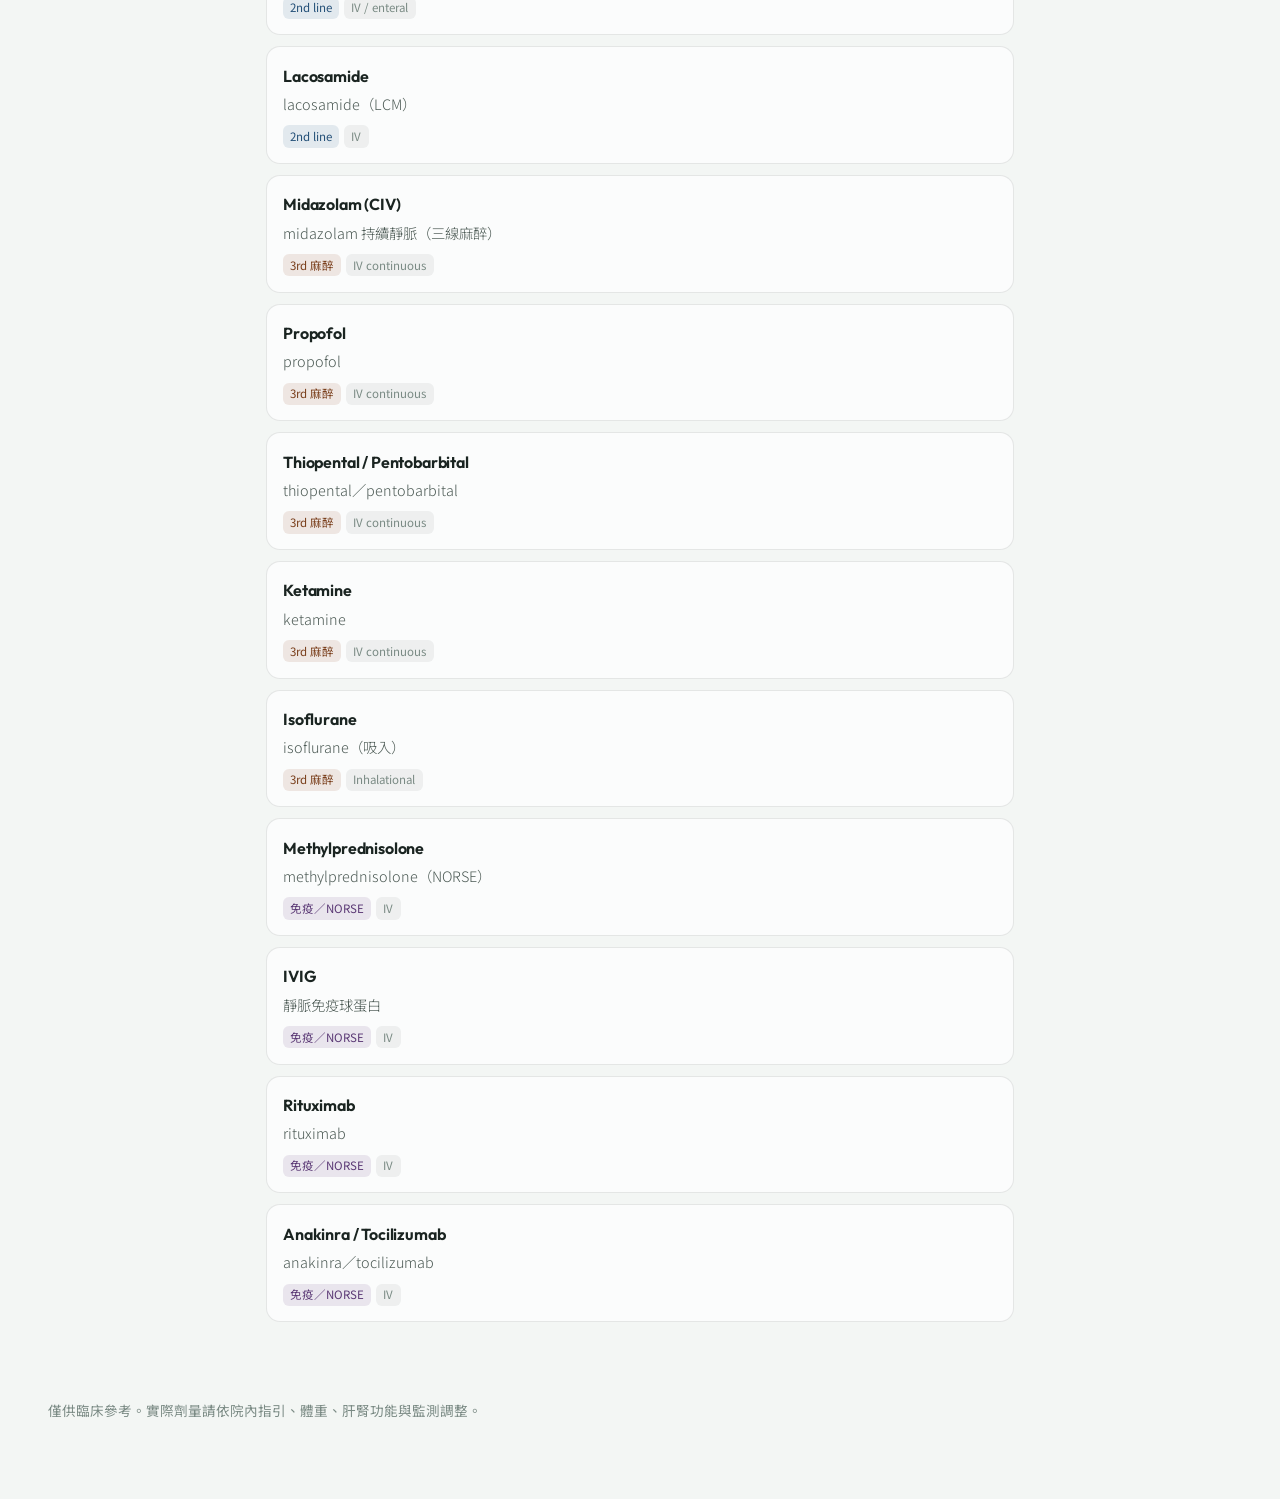
==== commit 4cc6812b: "Remove unused homepage pulse graphic and rename nav label to 腦瘤. Co-authored-by: Cursor <cursoragent" ====
--- a/tools/aed/index.html
+++ b/tools/aed/index.html
@@ -28,7 +28,7 @@
         <a href="../surgery-billing/index.html">記帳</a>
         <a href="../scores/index.html">分數</a>
         <a href="./index.html" aria-current="page">AED</a>
-        <a href="../brain-tumor/index.html">腫瘤</a>
+        <a href="../brain-tumor/index.html">腦瘤</a>
         <a href="../tbi/index.html">TBI</a>
       </nav>
     </header>
--- a/styles.css
+++ b/styles.css
@@ -162,8 +162,6 @@
 
 .hero {
   display: grid;
-  grid-template-columns: 1.15fr 0.85fr;
-  gap: clamp(2rem, 5vw, 4.5rem);
   align-items: end;
   min-height: calc(100svh - 4.2rem);
   padding: clamp(2.5rem, 8vh, 6rem) clamp(1.25rem, 4vw, 3rem)
@@ -236,84 +234,6 @@
 .btn--primary:hover {
   background: var(--accent-deep);
   transform: translateY(-1px);
-}
-
-.hero__visual {
-  opacity: 0;
-  animation: rise 1s var(--ease) 0.35s forwards;
-}
-
-.pulse-panel {
-  position: relative;
-  min-height: 280px;
-  padding: 1.5rem;
-  border: 1px solid var(--line);
-  border-radius: calc(var(--radius) + 4px);
-  background: var(--surface);
-  backdrop-filter: blur(10px);
-  display: flex;
-  flex-direction: column;
-  justify-content: space-between;
-  overflow: hidden;
-}
-
-.pulse-panel::before {
-  content: "";
-  position: absolute;
-  inset: auto -20% -40% 20%;
-  height: 70%;
-  background: radial-gradient(circle, var(--glow), transparent 65%);
-  pointer-events: none;
-}
-
-.pulse-panel__wave {
-  width: 100%;
-  height: 140px;
-  color: var(--accent);
-}
-
-.pulse-panel__path {
-  stroke-dasharray: 520;
-  stroke-dashoffset: 520;
-  animation: draw-wave 2.2s var(--ease) 0.6s forwards;
-}
-
-.pulse-panel__meta {
-  display: flex;
-  align-items: center;
-  gap: 0.65rem;
-  color: var(--muted);
-  font-family: var(--font-display);
-  font-size: 0.82rem;
-  letter-spacing: 0.08em;
-  text-transform: uppercase;
-}
-
-.pulse-panel__dot {
-  width: 6px;
-  height: 6px;
-  border-radius: 50%;
-  background: var(--accent);
-  box-shadow: 0 0 0 0 rgba(15, 118, 110, 0.35);
-  animation: pulse-dot 2.4s ease-out infinite;
-}
-
-@keyframes draw-wave {
-  to {
-    stroke-dashoffset: 0;
-  }
-}
-
-@keyframes pulse-dot {
-  0% {
-    box-shadow: 0 0 0 0 rgba(15, 118, 110, 0.35);
-  }
-  70% {
-    box-shadow: 0 0 0 10px rgba(15, 118, 110, 0);
-  }
-  100% {
-    box-shadow: 0 0 0 0 rgba(15, 118, 110, 0);
-  }
 }
 
 @keyframes rise {
@@ -431,7 +351,6 @@
 
 @media (max-width: 860px) {
   .hero {
-    grid-template-columns: 1fr;
     align-items: start;
     min-height: auto;
     padding-top: 2.25rem;
@@ -439,10 +358,6 @@
 
   .hero h1 {
     max-width: 14ch;
-  }
-
-  .pulse-panel {
-    min-height: 220px;
   }
 }
 
@@ -457,11 +372,8 @@
   .hero__brand,
   .hero h1,
   .hero__lead,
-  .hero__actions,
-  .hero__visual,
-  .pulse-panel__path {
+  .hero__actions {
     opacity: 1;
     transform: none;
-    stroke-dashoffset: 0;
-  }
-}
+  }
+}
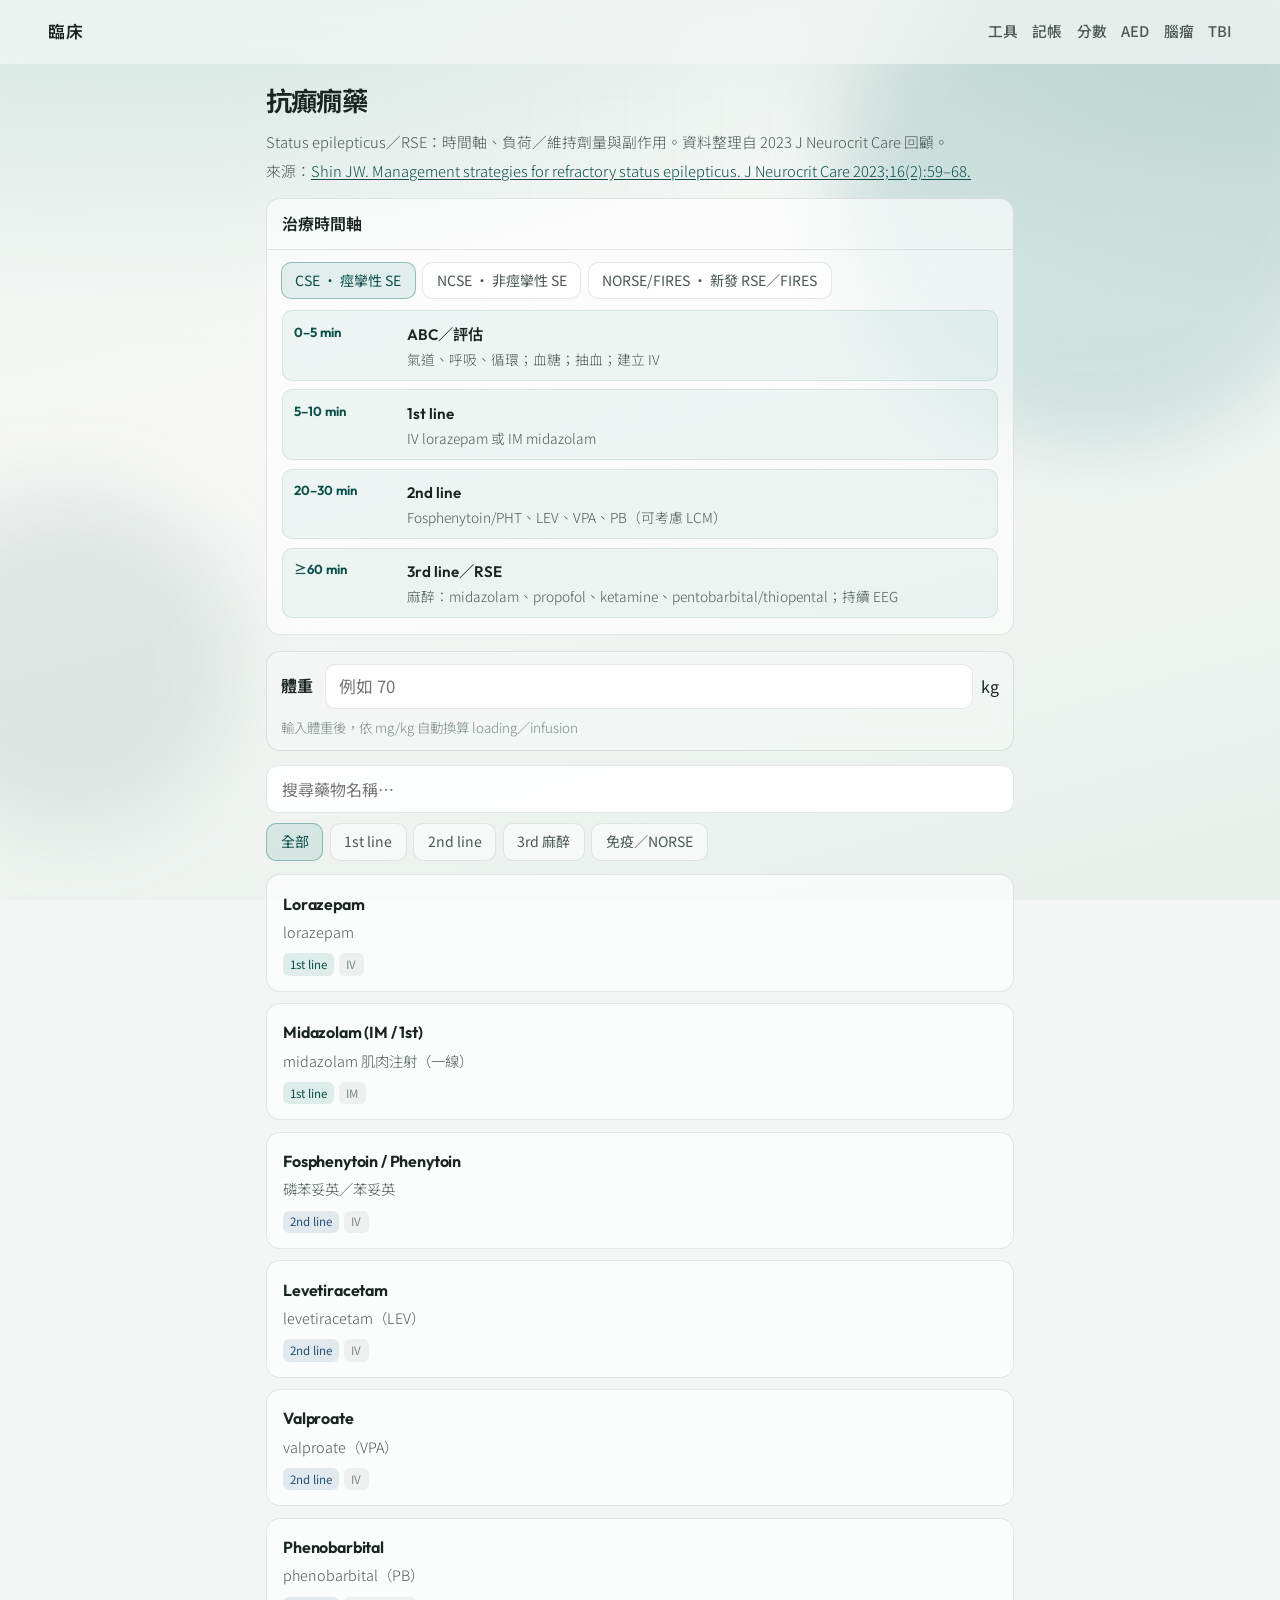
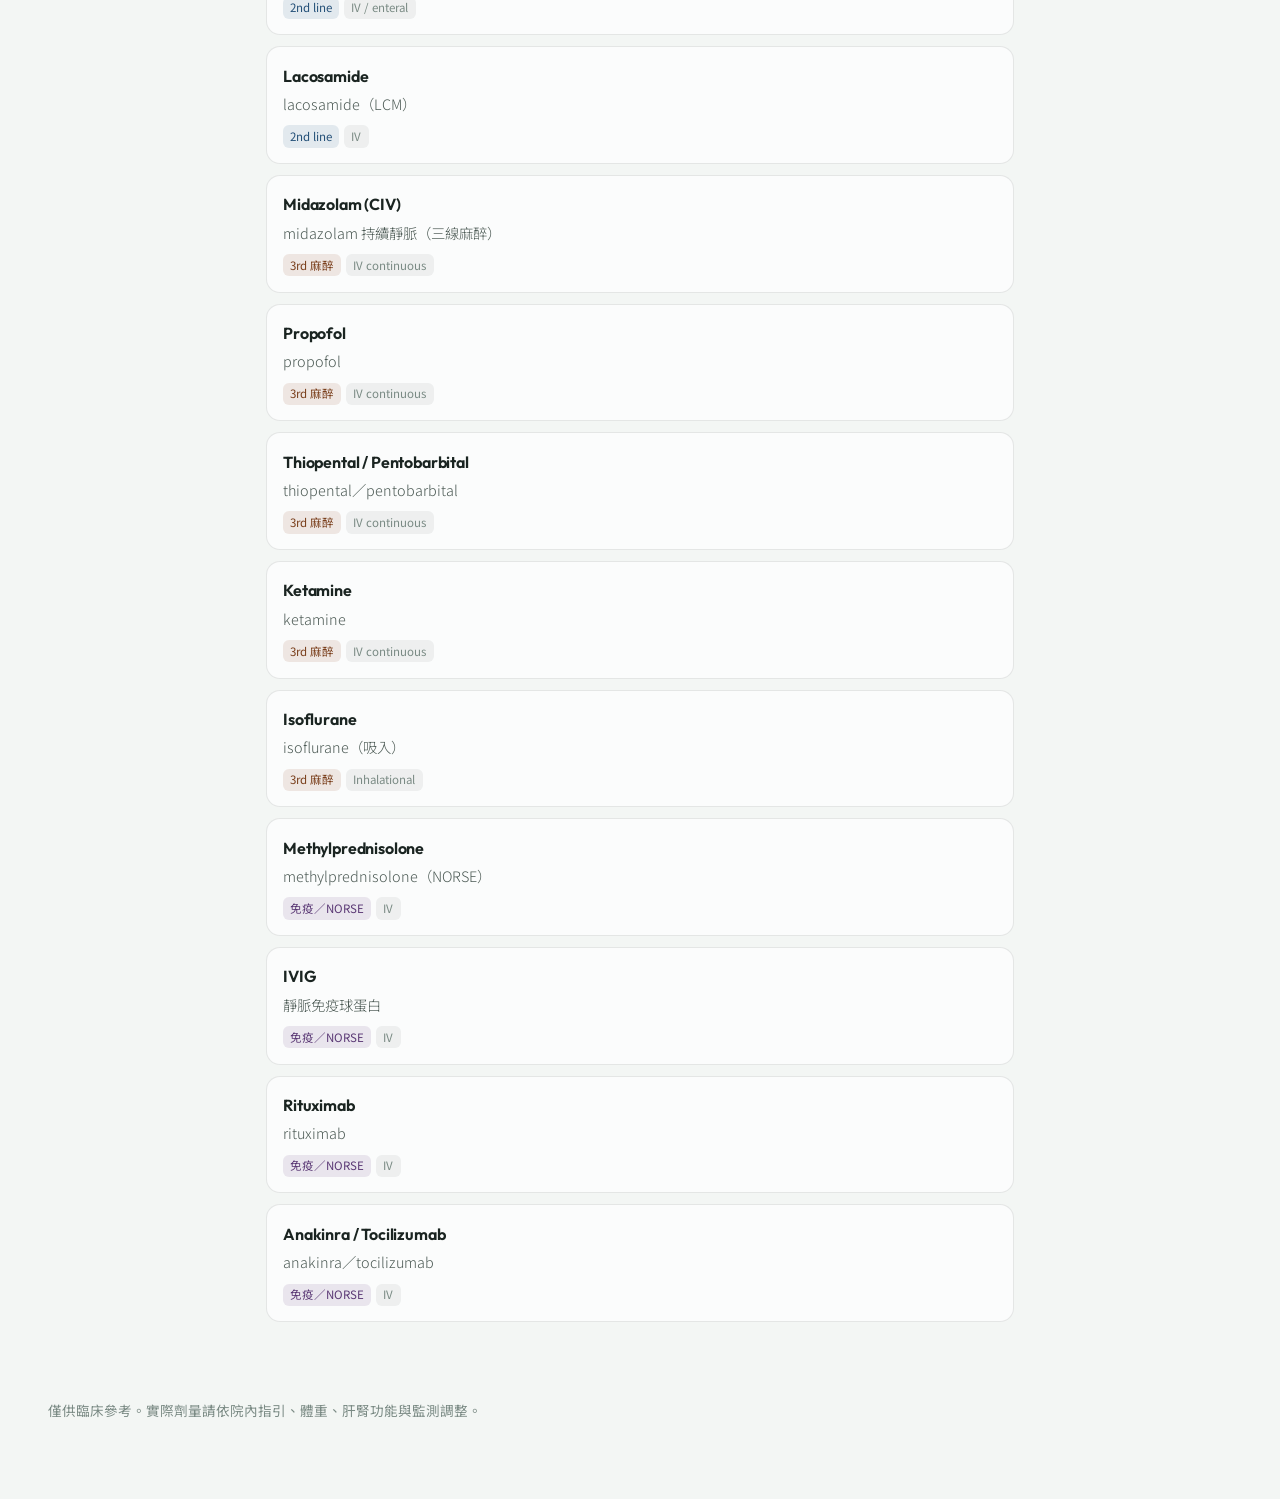
==== commit dd3793ed: "Rename site brand from 診間 to 臨床. Co-authored-by: Cursor <cursoragent@cursor.com>" ====
--- a/tools/aed/index.html
+++ b/tools/aed/index.html
@@ -3,7 +3,7 @@
   <head>
     <meta charset="UTF-8" />
     <meta name="viewport" content="width=device-width, initial-scale=1, viewport-fit=cover" />
-    <title>抗癲癇藥 · 診間</title>
+    <title>抗癲癇藥 · 臨床</title>
     <link rel="preconnect" href="https://fonts.googleapis.com" />
     <link rel="preconnect" href="https://fonts.gstatic.com" crossorigin />
     <link
@@ -22,7 +22,7 @@
     </div>
 
     <header class="topbar">
-      <a class="topbar__brand" href="../../index.html">診間</a>
+      <a class="topbar__brand" href="../../index.html">臨床</a>
       <nav class="topbar__nav" aria-label="主要導覽">
         <a href="../../index.html#tools">工具</a>
         <a href="../surgery-billing/index.html">記帳</a>
